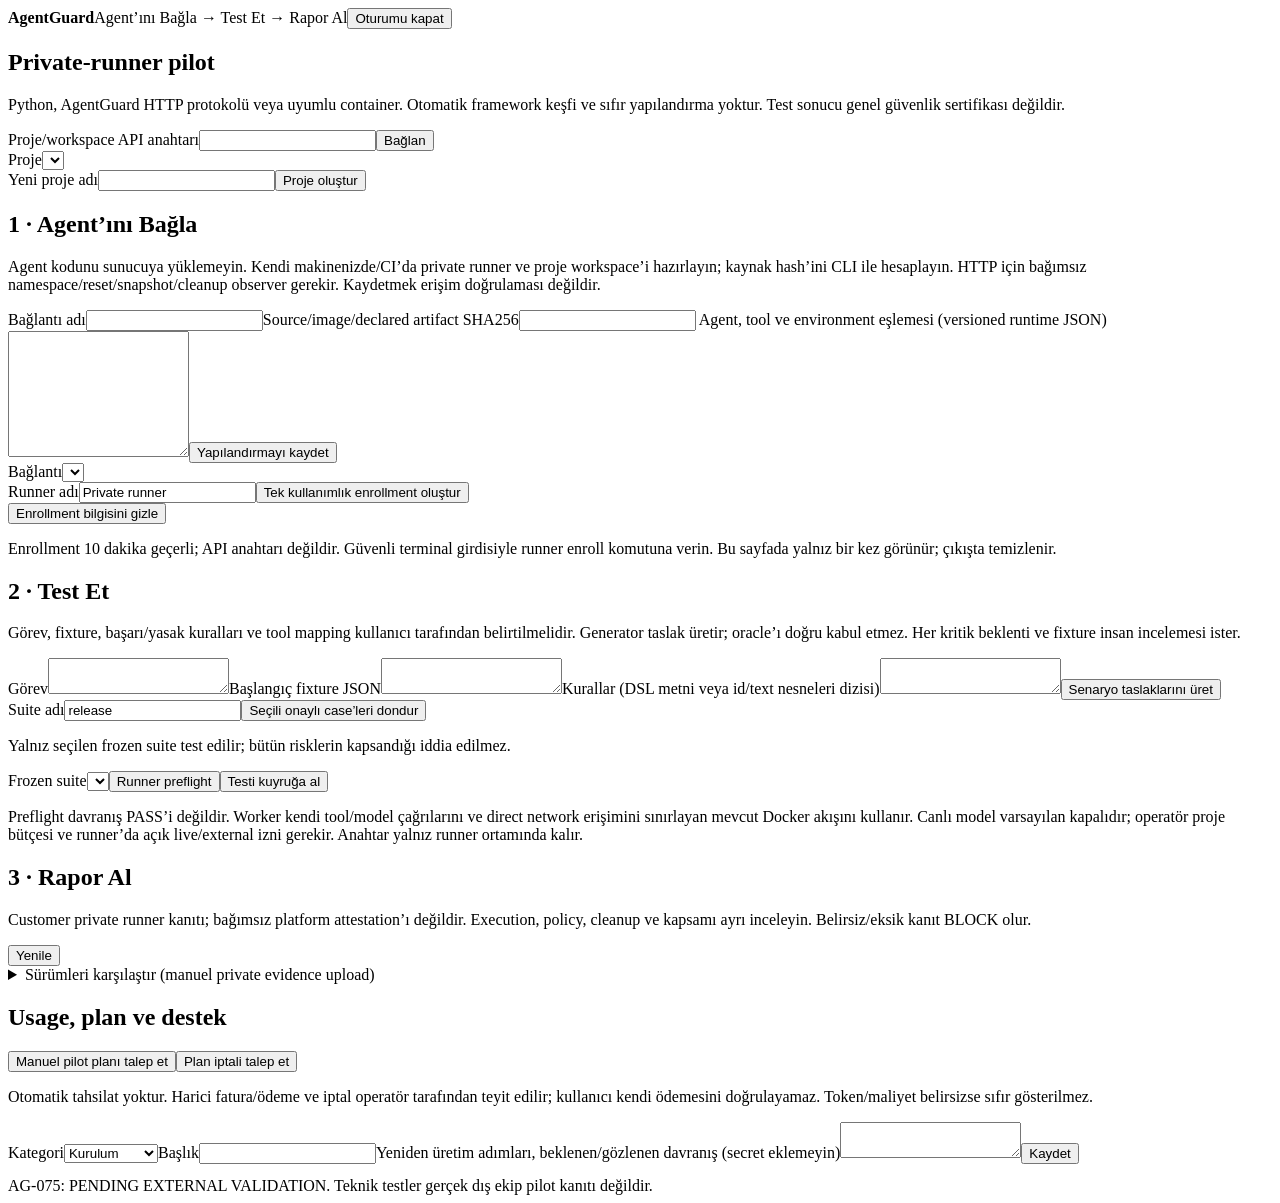
==== src/agentguard/management/web/index.html @ 836a73db "feat: add private-runner management and Phase 7 technical pilot workflows" ====
<!doctype html>
<html lang="tr"><head><meta charset="utf-8"><meta name="viewport" content="width=device-width,initial-scale=1"><title>AgentGuard</title><link rel="stylesheet" href="/app.css"><script src="/app.js" defer></script></head>
<body><header><strong>AgentGuard</strong><span>Agent’ını Bağla → Test Et → Rapor Al</span><button id="logout">Oturumu kapat</button></header>
<main><section><h1>Private-runner pilot</h1><p>Python, AgentGuard HTTP protokolü veya uyumlu container. Otomatik framework keşfi ve sıfır yapılandırma yoktur. Test sonucu genel güvenlik sertifikası değildir.</p>
<form id="login"><label>Proje/workspace API anahtarı<input id="token" type="password" autocomplete="off" required></label><button>Bağlan</button></form>
<label>Proje<select id="projects"></select></label><form id="project-create"><label>Yeni proje adı<input id="project-name" required></label><button>Proje oluştur</button></form><p id="status" role="status"></p></section>
<section><h2>1 · Agent’ını Bağla</h2><p>Agent kodunu sunucuya yüklemeyin. Kendi makinenizde/CI’da private runner ve proje workspace’i hazırlayın; kaynak hash’ini CLI ile hesaplayın. HTTP için bağımsız namespace/reset/snapshot/cleanup observer gerekir. Kaydetmek erişim doğrulaması değildir.</p>
<form id="connect"><label>Bağlantı adı<input id="connection-name" required></label><label>Source/image/declared artifact SHA256<input id="digest" pattern="[0-9a-f]{64}" required></label>
<label>Agent, tool ve environment eşlemesi (versioned runtime JSON)<textarea id="runtime" rows="8" required></textarea></label><button>Yapılandırmayı kaydet</button></form>
<label>Bağlantı<select id="connections"></select></label><form id="enroll"><label>Runner adı<input id="runner-name" value="Private runner" required></label><button>Tek kullanımlık enrollment oluştur</button></form><button id="hide-enrollment">Enrollment bilgisini gizle</button><p>Enrollment 10 dakika geçerli; API anahtarı değildir. Güvenli terminal girdisiyle runner enroll komutuna verin. Bu sayfada yalnız bir kez görünür; çıkışta temizlenir.</p><pre id="enrollment"></pre></section>
<section><h2>2 · Test Et</h2><p>Görev, fixture, başarı/yasak kuralları ve tool mapping kullanıcı tarafından belirtilmelidir. Generator taslak üretir; oracle’ı doğru kabul etmez. Her kritik beklenti ve fixture insan incelemesi ister.</p>
<form id="generate"><label>Görev<textarea id="task" required></textarea></label><label>Başlangıç fixture JSON<textarea id="fixture" required></textarea></label><label>Kurallar (DSL metni veya id/text nesneleri dizisi)<textarea id="rules" required></textarea></label><button>Senaryo taslaklarını üret</button></form>
<div id="cases"></div><form id="freeze"><label>Suite adı<input id="suite-name" value="release" required></label><button>Seçili onaylı case’leri dondur</button></form>
<p>Yalnız seçilen frozen suite test edilir; bütün risklerin kapsandığı iddia edilmez.</p><label>Frozen suite<select id="suites"></select></label><button id="preflight">Runner preflight</button><button id="run">Testi kuyruğa al</button><p>Preflight davranış PASS’i değildir. Worker kendi tool/model çağrılarını ve direct network erişimini sınırlayan mevcut Docker akışını kullanır. Canlı model varsayılan kapalıdır; operatör proje bütçesi ve runner’da açık live/external izni gerekir. Anahtar yalnız runner ortamında kalır.</p></section>
<section><h2>3 · Rapor Al</h2><p>Customer private runner kanıtı; bağımsız platform attestation’ı değildir. Execution, policy, cleanup ve kapsamı ayrı inceleyin. Belirsiz/eksik kanıt BLOCK olur.</p><button id="refresh">Yenile</button><div id="runs"></div><div id="evidence"></div>
<details><summary>Sürümleri karşılaştır (manuel private evidence upload)</summary><p>Runner cache’indeki iki canonical JSON’u seçin; indirilen redacted sunum artifact’i comparison authority değildir. Aynı oracle/suite ve projeye ait run’lar gerekir.</p>
<form id="compare"><label>Baseline run ID<input id="baseline-id" required></label><label>Candidate run ID<input id="candidate-id" required></label><label>Baseline canonical evidence<input id="baseline-file" type="file" accept="application/json" required></label><label>Candidate canonical evidence<input id="candidate-file" type="file" accept="application/json" required></label><button>Core comparator ile karşılaştır</button></form></details><pre id="comparison"></pre></section>
<section><h2>Usage, plan ve destek</h2><pre id="usage"></pre><button id="plan">Manuel pilot planı talep et</button><button id="cancel-plan">Plan iptali talep et</button><p>Otomatik tahsilat yoktur. Harici fatura/ödeme ve iptal operatör tarafından teyit edilir; kullanıcı kendi ödemesini doğrulayamaz. Token/maliyet belirsizse sıfır gösterilmez.</p>
<form id="feedback"><label>Kategori<select id="feedback-category"><option value="setup">Kurulum</option><option value="bug">Bug</option><option value="billing">Faturalama</option><option value="feedback">Geri bildirim</option></select></label><label>Başlık<input id="feedback-title" required></label><label>Yeniden üretim adımları, beklenen/gözlenen davranış (secret eklemeyin)<textarea id="feedback-body" required></textarea></label><button>Kaydet</button></form><pre id="pilot"></pre></section>
</main><footer>AG-075: PENDING EXTERNAL VALIDATION. Teknik testler gerçek dış ekip pilot kanıtı değildir.</footer></body></html>
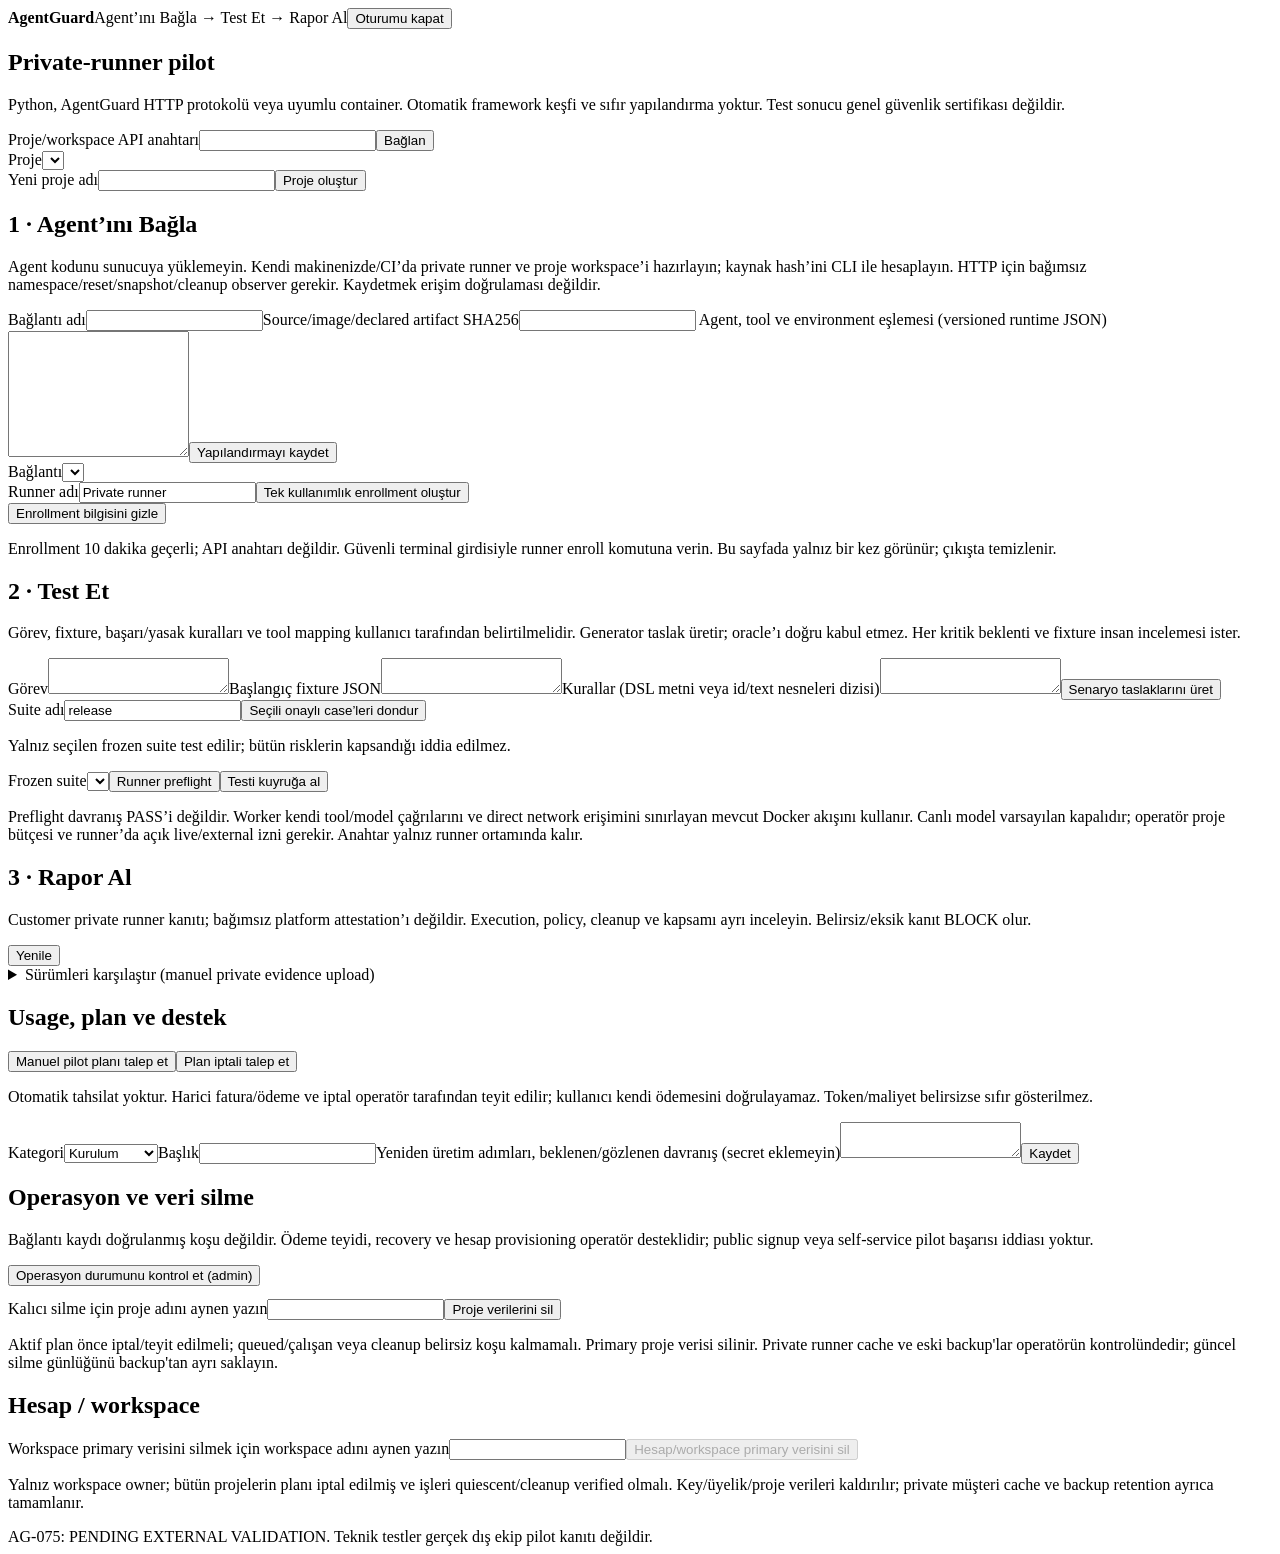
==== commit 6211741c: "feat: add Phase 9 durable operations, recovery and private-pilot release workflows" ====
--- a/src/agentguard/management/web/index.html
+++ b/src/agentguard/management/web/index.html
@@ -17,4 +17,6 @@
 <form id="compare"><label>Baseline run ID<input id="baseline-id" required></label><label>Candidate run ID<input id="candidate-id" required></label><label>Baseline canonical evidence<input id="baseline-file" type="file" accept="application/json" required></label><label>Candidate canonical evidence<input id="candidate-file" type="file" accept="application/json" required></label><button>Core comparator ile karşılaştır</button></form></details><pre id="comparison"></pre></section>
 <section><h2>Usage, plan ve destek</h2><pre id="usage"></pre><button id="plan">Manuel pilot planı talep et</button><button id="cancel-plan">Plan iptali talep et</button><p>Otomatik tahsilat yoktur. Harici fatura/ödeme ve iptal operatör tarafından teyit edilir; kullanıcı kendi ödemesini doğrulayamaz. Token/maliyet belirsizse sıfır gösterilmez.</p>
 <form id="feedback"><label>Kategori<select id="feedback-category"><option value="setup">Kurulum</option><option value="bug">Bug</option><option value="billing">Faturalama</option><option value="feedback">Geri bildirim</option></select></label><label>Başlık<input id="feedback-title" required></label><label>Yeniden üretim adımları, beklenen/gözlenen davranış (secret eklemeyin)<textarea id="feedback-body" required></textarea></label><button>Kaydet</button></form><pre id="pilot"></pre></section>
+<section><h2>Operasyon ve veri silme</h2><p>Bağlantı kaydı doğrulanmış koşu değildir. Ödeme teyidi, recovery ve hesap provisioning operatör desteklidir; public signup veya self-service pilot başarısı iddiası yoktur.</p><pre id="funnel"></pre><button id="operations-check">Operasyon durumunu kontrol et (admin)</button><pre id="operations"></pre><form id="delete-project"><label>Kalıcı silme için proje adını aynen yazın<input id="delete-confirmation" required></label><button>Proje verilerini sil</button></form><p>Aktif plan önce iptal/teyit edilmeli; queued/çalışan veya cleanup belirsiz koşu kalmamalı. Primary proje verisi silinir. Private runner cache ve eski backup'lar operatörün kontrolündedir; güncel silme günlüğünü backup'tan ayrı saklayın.</p></section>
+<section><h2>Hesap / workspace</h2><pre id="account-info"></pre><form id="delete-account"><label>Workspace primary verisini silmek için workspace adını aynen yazın<input id="delete-account-confirmation" required></label><button disabled>Hesap/workspace primary verisini sil</button></form><p>Yalnız workspace owner; bütün projelerin planı iptal edilmiş ve işleri quiescent/cleanup verified olmalı. Key/üyelik/proje verileri kaldırılır; private müşteri cache ve backup retention ayrıca tamamlanır.</p></section>
 </main><footer>AG-075: PENDING EXTERNAL VALIDATION. Teknik testler gerçek dış ekip pilot kanıtı değildir.</footer></body></html>
